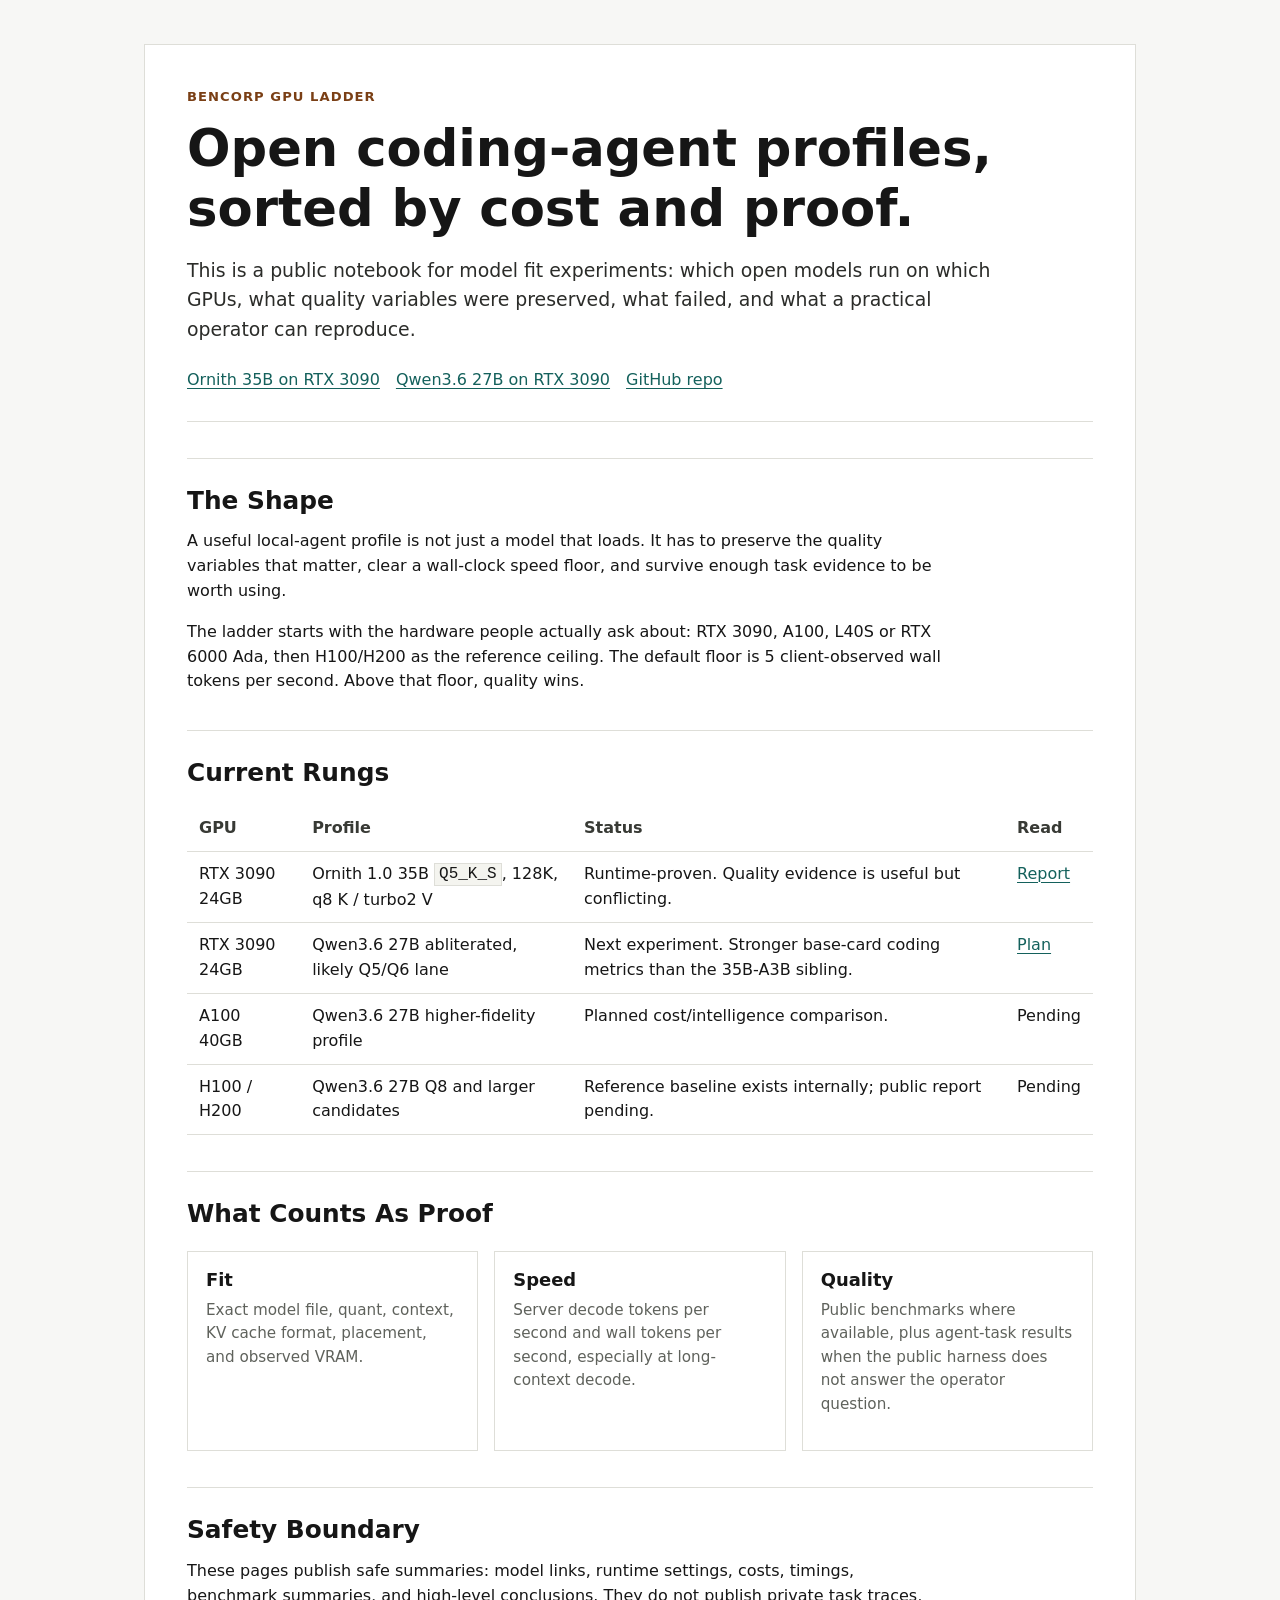
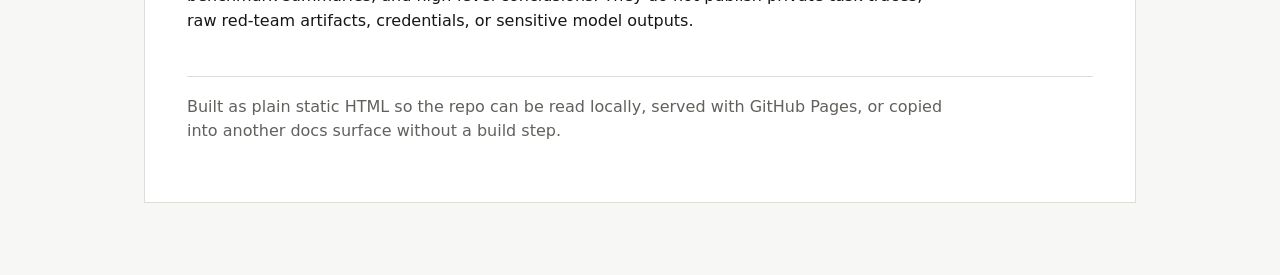
==== index.html @ 3102236c "Add static HTML experiment reports" ====
<!doctype html>
<html lang="en">
  <head>
    <meta charset="utf-8">
    <meta name="viewport" content="width=device-width, initial-scale=1">
    <title>BENCORP GPU Ladder</title>
    <link rel="stylesheet" href="assets/styles.css">
  </head>
  <body>
    <main class="page">
      <article class="paper">
        <header>
          <p class="kicker">BENCORP GPU Ladder</p>
          <h1>Open coding-agent profiles, sorted by cost and proof.</h1>
          <p class="lede">
            This is a public notebook for model fit experiments: which open
            models run on which GPUs, what quality variables were preserved,
            what failed, and what a practical operator can reproduce.
          </p>
          <nav aria-label="Primary">
            <a href="experiments/ornith-35b-rtx-3090.html">Ornith 35B on RTX 3090</a>
            <a href="experiments/qwen-27b-rtx-3090.html">Qwen3.6 27B on RTX 3090</a>
            <a href="https://github.com/beverm2391/bencorp-gpu-ladder">GitHub repo</a>
          </nav>
        </header>

        <section>
          <h2>The Shape</h2>
          <p>
            A useful local-agent profile is not just a model that loads. It has
            to preserve the quality variables that matter, clear a wall-clock
            speed floor, and survive enough task evidence to be worth using.
          </p>
          <p>
            The ladder starts with the hardware people actually ask about:
            RTX 3090, A100, L40S or RTX 6000 Ada, then H100/H200 as the
            reference ceiling. The default floor is 5 client-observed wall
            tokens per second. Above that floor, quality wins.
          </p>
        </section>

        <section>
          <h2>Current Rungs</h2>
          <table>
            <thead>
              <tr>
                <th>GPU</th>
                <th>Profile</th>
                <th>Status</th>
                <th>Read</th>
              </tr>
            </thead>
            <tbody>
              <tr>
                <td>RTX 3090 24GB</td>
                <td>Ornith 1.0 35B <code>Q5_K_S</code>, 128K, q8 K / turbo2 V</td>
                <td>Runtime-proven. Quality evidence is useful but conflicting.</td>
                <td><a href="experiments/ornith-35b-rtx-3090.html">Report</a></td>
              </tr>
              <tr>
                <td>RTX 3090 24GB</td>
                <td>Qwen3.6 27B abliterated, likely Q5/Q6 lane</td>
                <td>Next experiment. Stronger base-card coding metrics than the 35B-A3B sibling.</td>
                <td><a href="experiments/qwen-27b-rtx-3090.html">Plan</a></td>
              </tr>
              <tr>
                <td>A100 40GB</td>
                <td>Qwen3.6 27B higher-fidelity profile</td>
                <td>Planned cost/intelligence comparison.</td>
                <td>Pending</td>
              </tr>
              <tr>
                <td>H100 / H200</td>
                <td>Qwen3.6 27B Q8 and larger candidates</td>
                <td>Reference baseline exists internally; public report pending.</td>
                <td>Pending</td>
              </tr>
            </tbody>
          </table>
        </section>

        <section>
          <h2>What Counts As Proof</h2>
          <div class="grid">
            <div class="tile">
              <h3>Fit</h3>
              <p class="status">
                Exact model file, quant, context, KV cache format, placement,
                and observed VRAM.
              </p>
            </div>
            <div class="tile">
              <h3>Speed</h3>
              <p class="status">
                Server decode tokens per second and wall tokens per second,
                especially at long-context decode.
              </p>
            </div>
            <div class="tile">
              <h3>Quality</h3>
              <p class="status">
                Public benchmarks where available, plus agent-task results when
                the public harness does not answer the operator question.
              </p>
            </div>
          </div>
        </section>

        <section>
          <h2>Safety Boundary</h2>
          <p>
            These pages publish safe summaries: model links, runtime settings,
            costs, timings, benchmark summaries, and high-level conclusions.
            They do not publish private task traces, raw red-team artifacts,
            credentials, or sensitive model outputs.
          </p>
        </section>

        <footer>
          <p>
            Built as plain static HTML so the repo can be read locally, served
            with GitHub Pages, or copied into another docs surface without a
            build step.
          </p>
        </footer>
      </article>
    </main>
  </body>
</html>
---- assets/styles.css ----
:root {
  color-scheme: light;
  --bg: #f7f7f5;
  --paper: #ffffff;
  --ink: #161616;
  --muted: #5f625c;
  --line: #deded8;
  --soft: #f0f0eb;
  --accent: #14615c;
  --accent-2: #7a3f15;
  --code: #f4f4ef;
}

* {
  box-sizing: border-box;
}

html {
  font-family: "IBM Plex Sans", Inter, ui-sans-serif, system-ui, -apple-system,
    BlinkMacSystemFont, "Segoe UI", sans-serif;
  background: var(--bg);
  color: var(--ink);
  line-height: 1.55;
}

body {
  margin: 0;
}

a {
  color: var(--accent);
  text-decoration-thickness: 0.08em;
  text-underline-offset: 0.18em;
}

a:hover {
  color: var(--accent-2);
}

.page {
  max-width: 1040px;
  margin: 0 auto;
  padding: 44px 24px 72px;
}

.paper {
  background: var(--paper);
  border: 1px solid var(--line);
  padding: 42px;
}

header {
  border-bottom: 1px solid var(--line);
  margin-bottom: 32px;
  padding-bottom: 28px;
}

.kicker {
  color: var(--accent-2);
  font-size: 0.82rem;
  font-weight: 650;
  letter-spacing: 0.08em;
  margin: 0 0 12px;
  text-transform: uppercase;
}

h1,
h2,
h3 {
  font-weight: 620;
  letter-spacing: 0;
  line-height: 1.16;
}

h1 {
  font-size: clamp(2rem, 4vw, 3.35rem);
  margin: 0 0 18px;
}

h2 {
  border-top: 1px solid var(--line);
  font-size: 1.55rem;
  margin: 36px 0 14px;
  padding-top: 28px;
}

h3 {
  font-size: 1.12rem;
  margin: 26px 0 8px;
}

p {
  margin: 0 0 16px;
  max-width: 760px;
}

.lede {
  color: #2b2c29;
  font-size: 1.18rem;
  max-width: 820px;
}

.meta {
  color: var(--muted);
  display: flex;
  flex-wrap: wrap;
  gap: 8px 16px;
  margin-top: 18px;
}

.meta span {
  white-space: nowrap;
}

.callout {
  background: var(--soft);
  border-left: 4px solid var(--accent);
  margin: 24px 0;
  padding: 18px 20px;
}

.callout p:last-child {
  margin-bottom: 0;
}

.grid {
  display: grid;
  gap: 16px;
  grid-template-columns: repeat(auto-fit, minmax(220px, 1fr));
  margin: 22px 0;
}

.tile {
  border: 1px solid var(--line);
  padding: 18px;
}

.tile h3 {
  margin-top: 0;
}

.status {
  color: var(--muted);
  font-size: 0.95rem;
}

table {
  border-collapse: collapse;
  margin: 18px 0 26px;
  width: 100%;
}

th,
td {
  border-bottom: 1px solid var(--line);
  padding: 10px 12px;
  text-align: left;
  vertical-align: top;
}

th {
  color: #383a35;
  font-weight: 650;
}

td.num,
th.num {
  text-align: right;
  white-space: nowrap;
}

code,
pre {
  font-family: "IBM Plex Mono", ui-monospace, SFMono-Regular, Menlo, Consolas,
    "Liberation Mono", monospace;
}

code {
  background: var(--code);
  border: 1px solid var(--line);
  padding: 0.08em 0.25em;
}

pre {
  background: var(--code);
  border: 1px solid var(--line);
  margin: 18px 0 24px;
  overflow-x: auto;
  padding: 16px;
}

pre code {
  background: transparent;
  border: 0;
  padding: 0;
}

ul {
  margin: 8px 0 18px;
  padding-left: 22px;
}

li {
  margin: 6px 0;
}

nav {
  display: flex;
  flex-wrap: wrap;
  gap: 10px 16px;
  margin-top: 24px;
}

footer {
  border-top: 1px solid var(--line);
  color: var(--muted);
  margin-top: 42px;
  padding-top: 18px;
}

@media (max-width: 720px) {
  .page {
    padding: 18px 12px 48px;
  }

  .paper {
    padding: 24px 18px;
  }

  th,
  td {
    padding: 8px;
  }
}
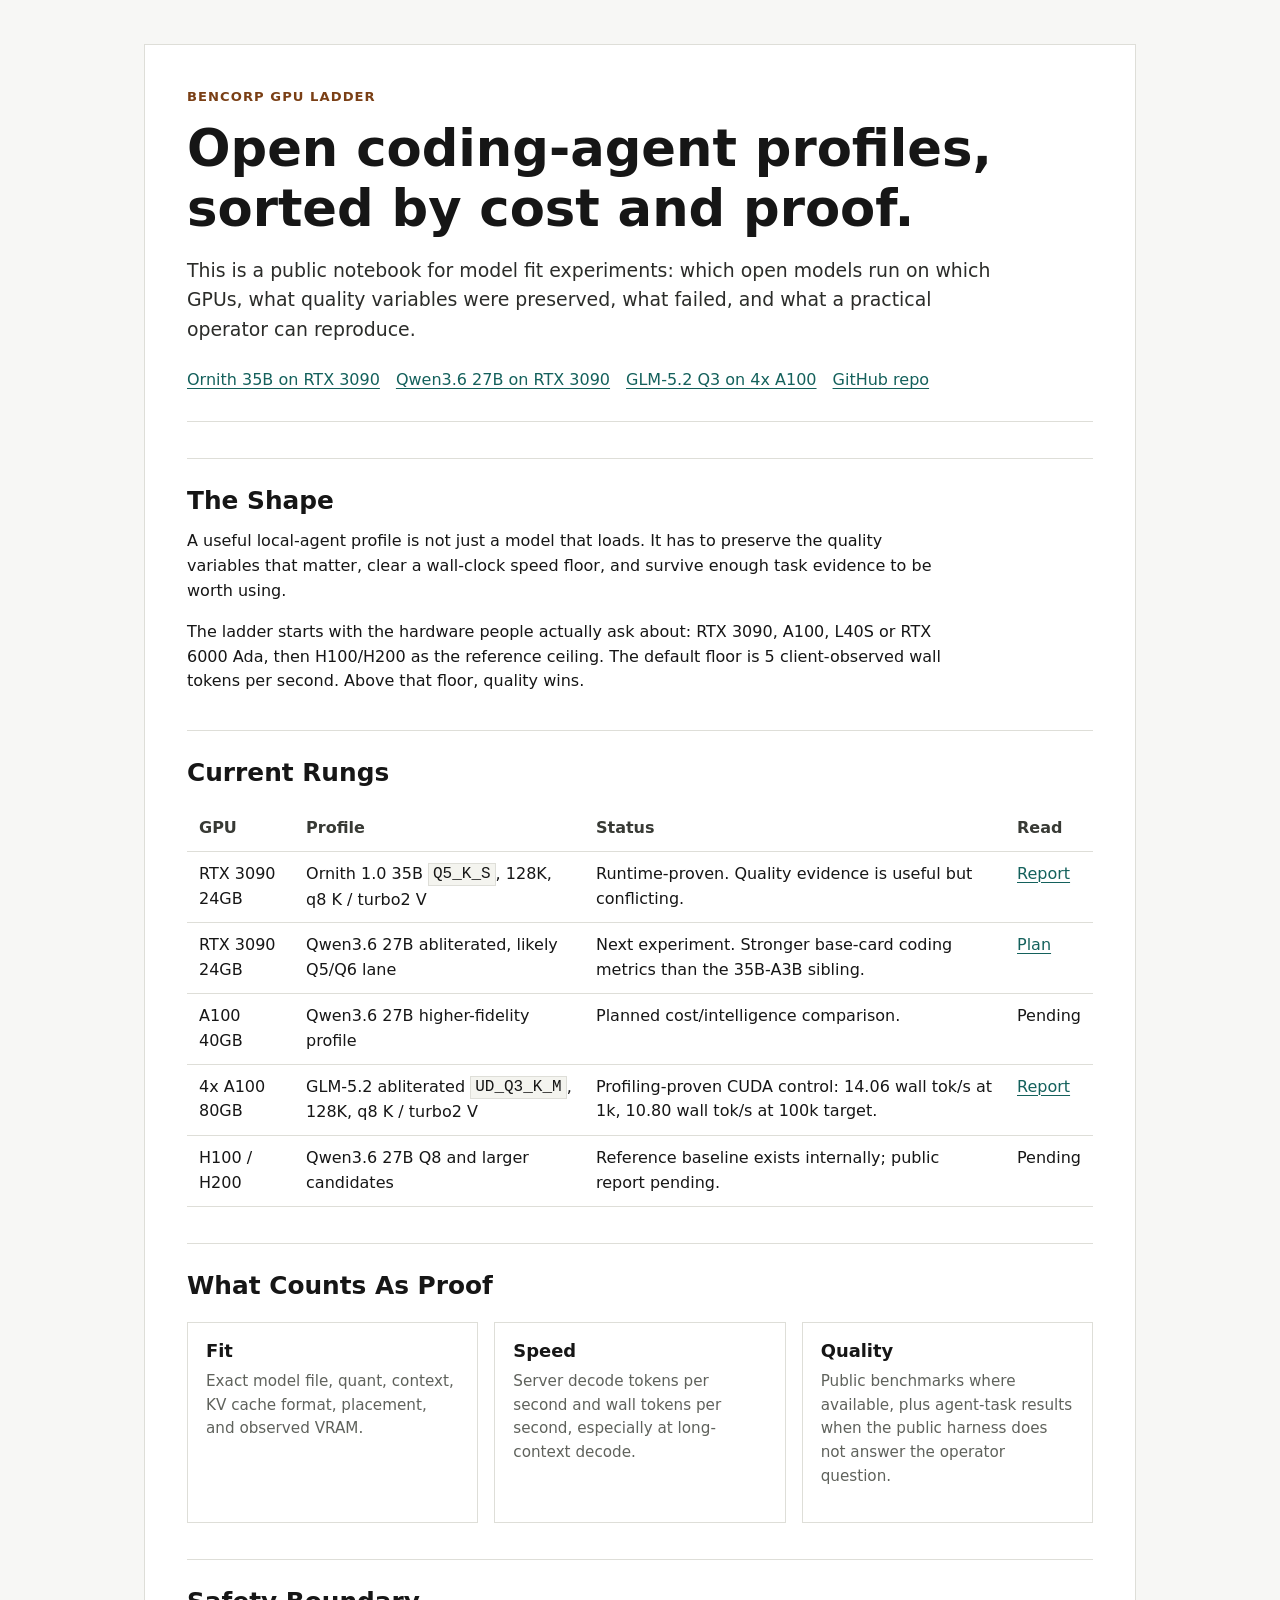
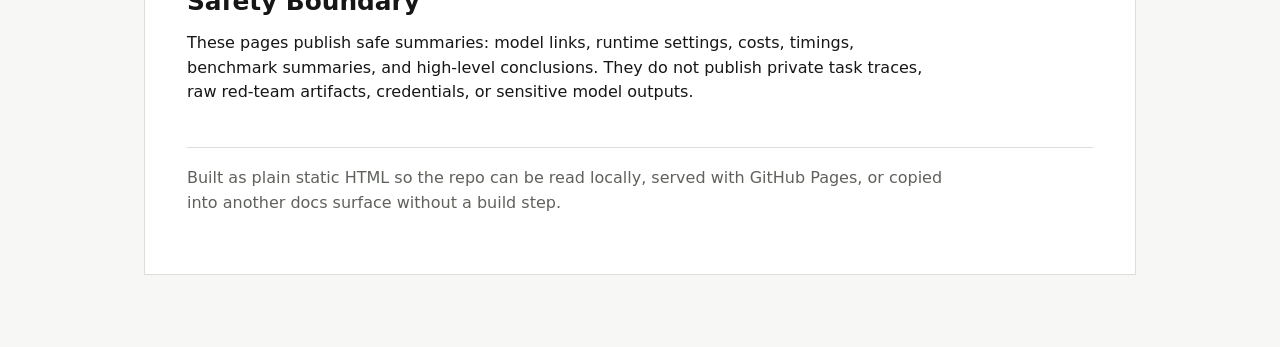
==== commit 43a5a4f7: "Add GLM 5.2 A100 benchmark" ====
--- a/index.html
+++ b/index.html
@@ -20,6 +20,7 @@
           <nav aria-label="Primary">
             <a href="experiments/ornith-35b-rtx-3090.html">Ornith 35B on RTX 3090</a>
             <a href="experiments/qwen-27b-rtx-3090.html">Qwen3.6 27B on RTX 3090</a>
+            <a href="experiments/glm52-q3-4x-a100.html">GLM-5.2 Q3 on 4x A100</a>
             <a href="https://github.com/beverm2391/bencorp-gpu-ladder">GitHub repo</a>
           </nav>
         </header>
@@ -68,6 +69,12 @@
                 <td>Qwen3.6 27B higher-fidelity profile</td>
                 <td>Planned cost/intelligence comparison.</td>
                 <td>Pending</td>
+              </tr>
+              <tr>
+                <td>4x A100 80GB</td>
+                <td>GLM-5.2 abliterated <code>UD_Q3_K_M</code>, 128K, q8 K / turbo2 V</td>
+                <td>Profiling-proven CUDA control: 14.06 wall tok/s at 1k, 10.80 wall tok/s at 100k target.</td>
+                <td><a href="experiments/glm52-q3-4x-a100.html">Report</a></td>
               </tr>
               <tr>
                 <td>H100 / H200</td>
